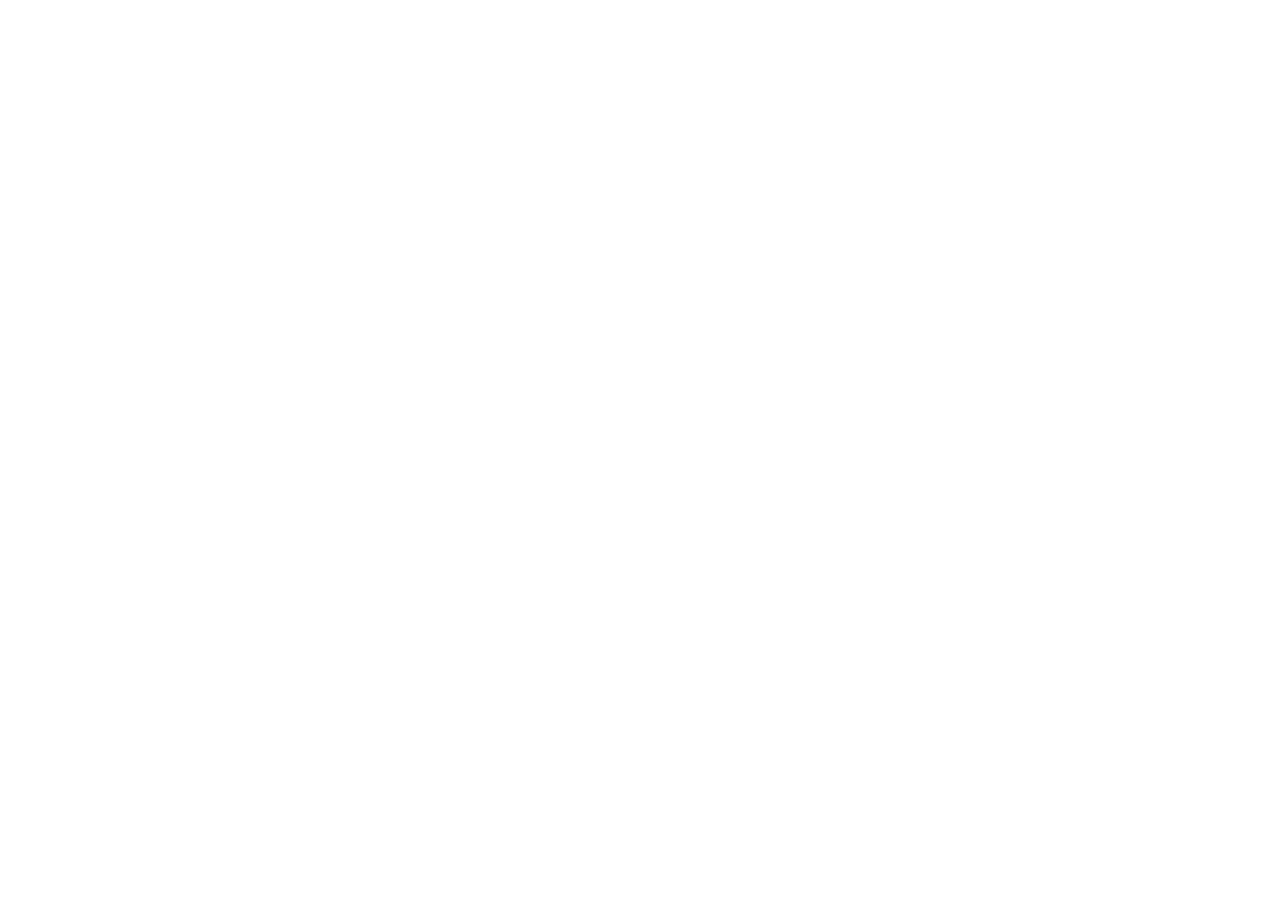
==== step2/index.html @ 0651ddd8 "step1 done" ====
<!DOCTYPE html>
<html lang="en">
<head>
  <meta charset="UTF-8">
  <meta name="viewport" content="width=device-width, initial-scale=1.0">
  <meta http-equiv="X-UA-Compatible" content="ie=edge">
  <title>Loop 1 - Step 2</title>
  <link href="https://fonts.googleapis.com/css?family=Roboto:400,500,700" rel="stylesheet">
  <link rel="stylesheet" href="./styles.css" />
</head>
<body>
  
</body>
</html>
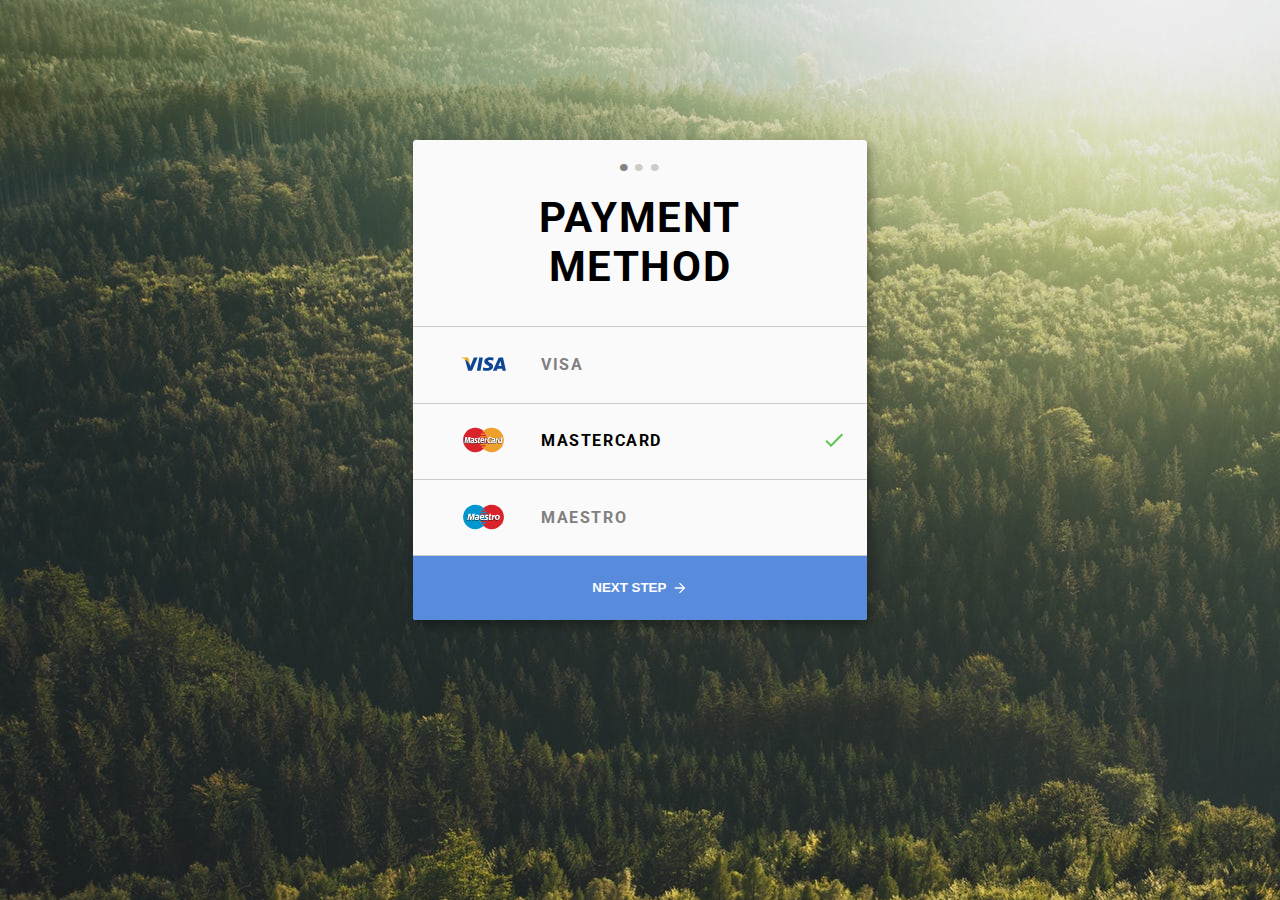
==== commit d65a44a9: "Step 2 done" ====
--- a/step2/index.html
+++ b/step2/index.html
@@ -1,14 +1,36 @@
 <!DOCTYPE html>
-<html lang="en">
-<head>
-  <meta charset="UTF-8">
-  <meta name="viewport" content="width=device-width, initial-scale=1.0">
-  <meta http-equiv="X-UA-Compatible" content="ie=edge">
-  <title>Loop 1 - Step 2</title>
-  <link href="https://fonts.googleapis.com/css?family=Roboto:400,500,700" rel="stylesheet">
-  <link rel="stylesheet" href="./styles.css" />
-</head>
-<body>
-  
-</body>
+<html lang="en" dir="ltr">
+  <head>
+    <meta charset="UTF-8">
+    <meta name="viewport" content="width=device-width, initial-scale=1.0">
+    <meta http-equiv="X-UA-Compatible" content="ie=edge">
+    <title>Loop 1 - Step 2</title>
+    <link href="https://fonts.googleapis.com/css?family=Roboto:400,500,700" rel="stylesheet">
+    <link rel="stylesheet" href="css/styles.css" />
+  </head>
+  <body>
+    <main class="container">
+        <h1 class="dots"><span>.</span>..</h1> 
+      <section>
+        <article class="head">           
+          <h1>Payment Method</h1>
+        </article>
+        <article class="card">
+          <img src="img/visa.svg" alt="visa">
+          <p>Visa</p>
+          
+        </article>
+        <article class="card">
+          <img src="img/mastercard.svg" alt="master">
+          <p>Mastercard</p>
+          <img class="checked" src="img/check.svg" alt="check">
+        </article>
+        <article class="card">
+          <img src="img/maestro.svg" alt="maestro">
+          <p>Maestro</p>        
+        </article>
+        <button class="btn">Next Step <img src="img/arrow.svg" alt="arrow"></button>
+      </section>  
+    </main>
+  </body>
 </html>
--- a/step2/css/styles.css
+++ b/step2/css/styles.css
@@ -0,0 +1,132 @@
+*{
+
+   margin: 0; 
+
+}
+
+
+body{
+
+    letter-spacing: 0.1em;
+    height: 100vh;    
+    background: url("../img/background.jpg") no-repeat;
+    display: grid;
+    grid-template-columns: 1fr 0.8fr 1fr;
+    grid-template-rows: 1fr 2fr 2fr;
+    grid-template-areas: "hd hd hd"
+                         "sb mo sb2"
+                         "ft ft ft";    
+}
+
+.container{
+    
+    grid-area: mo;
+    font-family: 'Roboto', Arial, Helvetica, sans-serif;
+    color: grey;
+    font-weight: bold;
+    background:#fafafa;    
+    border-radius: 0.2em;
+    box-shadow: 5px 5px 10px rgba(0,0,0,0.3);
+
+}
+
+.dots{
+
+    color: #ccc;
+    text-align: center;
+    margin-top: -0.3em;
+    padding: 0;
+    font-size: 3em;
+
+}
+
+.dots span{
+
+    color:rgb(133, 130, 130);
+
+}
+
+.head{
+    
+    font-size: 1.3em;
+    color: black;
+    text-align: center;
+    padding: 0.5em 3em 1.7em 3em;    
+    border-bottom: 1px solid #ccc;
+    text-transform: uppercase;
+
+}
+
+
+.card{
+    
+    display: flex;    
+    border-bottom: 1px solid #ccc;
+    padding: 1.3em 1.3em 1.3em 2.8em;    
+    text-transform: uppercase;
+    line-height: 2.1em;
+    cursor: pointer;
+
+}
+
+.card:nth-child(3){
+
+    color:black;
+
+}
+
+.card p{
+
+    margin-left: 2em;
+
+}
+
+.card img{
+
+    height: 2em;
+
+}
+
+.card:hover {
+
+    color:black;
+    background: rgb(243, 242, 242);
+
+}
+
+.checked {
+
+   margin-left: 10em;
+   width: 1.5em;
+
+}
+
+.btn{
+
+    display:flex;
+    justify-content: center;
+    width: 100%;
+    background: #598BDD;
+    border: none;
+    border-bottom-left-radius: 0.2em;
+    border-bottom-right-radius: 0.2em;
+    padding:1.4em;
+    text-transform: uppercase;
+    color: white;
+    font-weight: bold;
+    line-height: 2em;
+    cursor: pointer;
+    outline: none;
+
+}
+
+.btn img{
+
+    height: 1.2em;
+    align-self: center;
+    padding-left: 0.4em; 
+    
+}
+
+.btn:active{
+    box-shadow: inset 0 0 5px black;